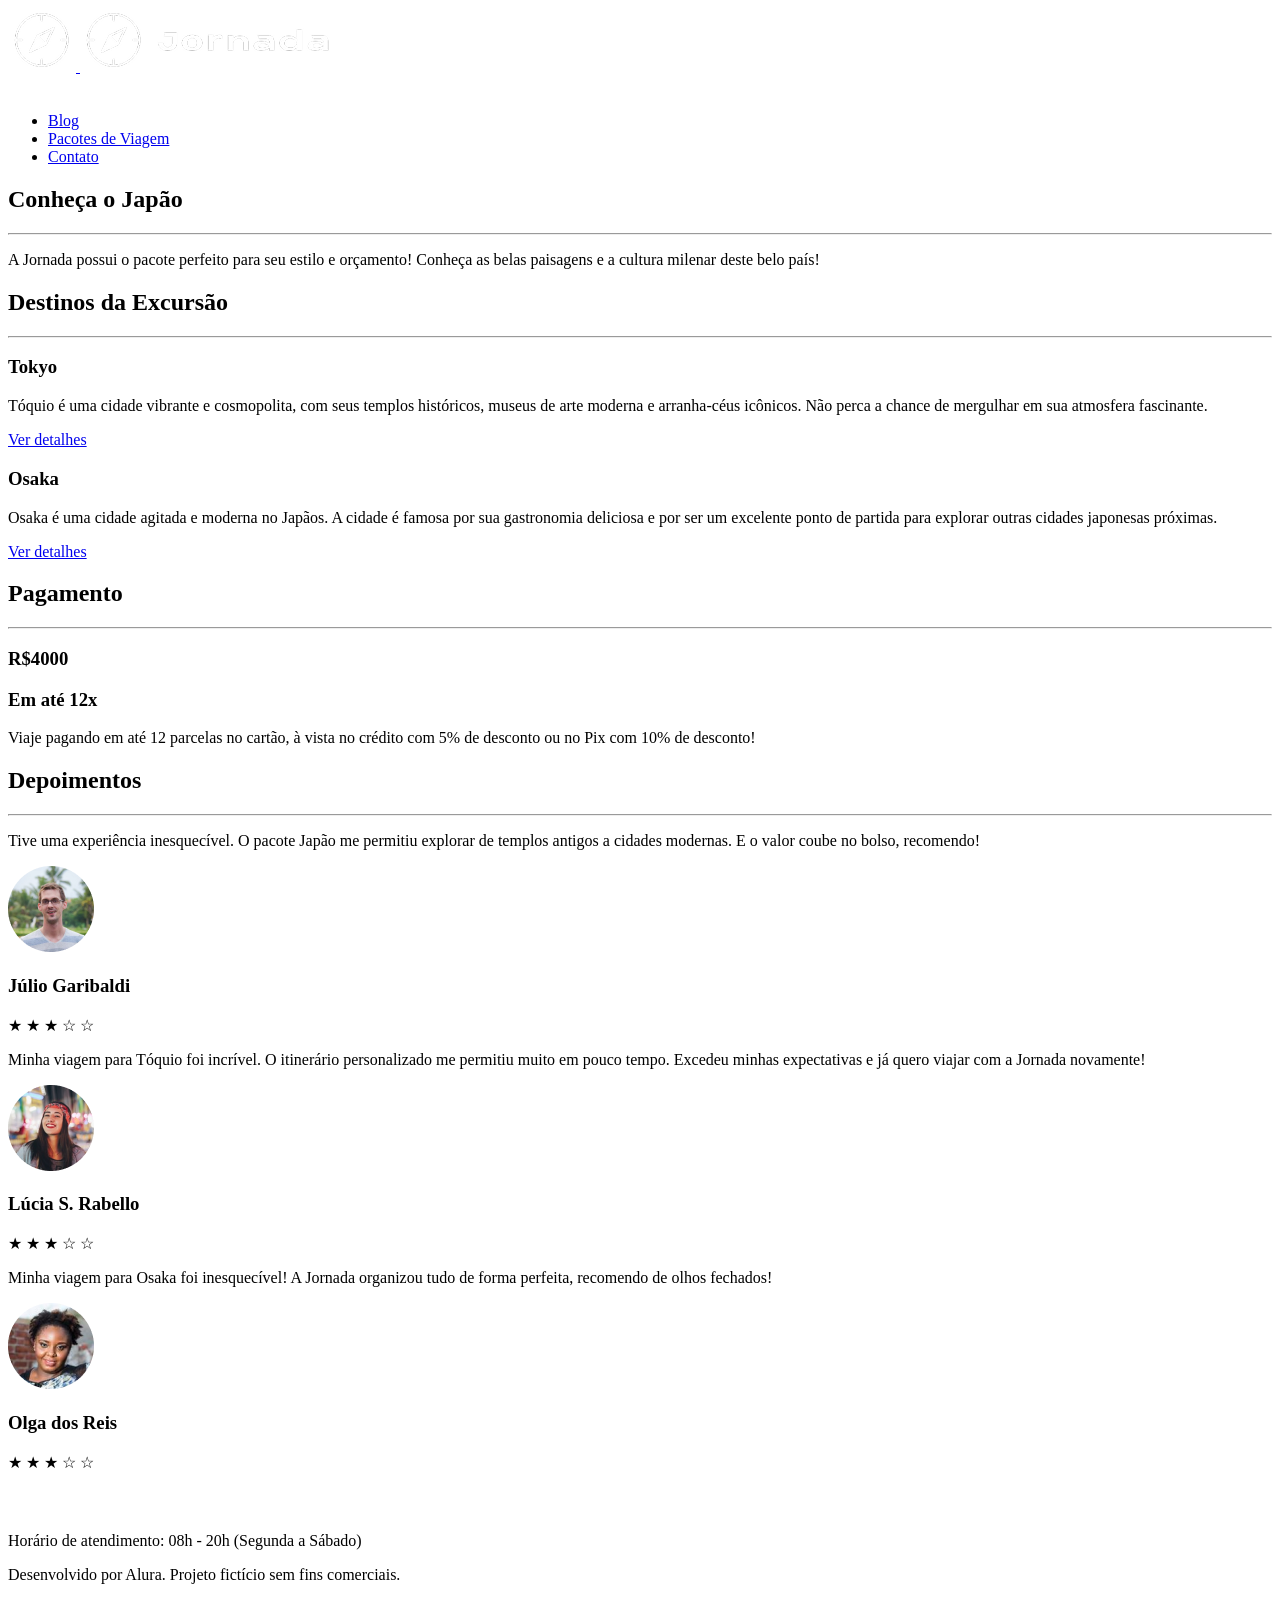
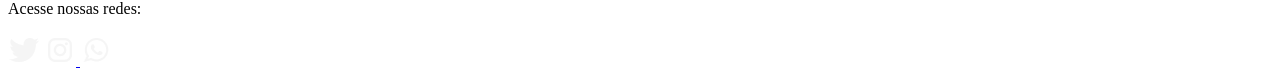
==== pacotes-de-viagem.html @ b3dd2a61 "adicona pacotes-de-viagens e finaliza css" ====
<!doctype html>
<html lang="pt-BR">
  <head>
    <meta charset="UTF-8" />
    <meta name="viewport" content="width=device-width, initial-scale=1.0" />
    <meta
      name="description"
      content="Jornada Viagens, uma agência apaixonada por criar viagens inesquecíveis"
    />

    <meta name="og:title" content="Jornada Viagens" />
    <meta
      name="og:description"
      content="Jornada Viagens, uma agência apaixonada por criar viagens inesquecíveis"
    />

    <meta
      name="og:image"
      content="https://ryanfurtado.github.io/jornada-viagens/img/Logo-branco-footer.png"
    />
    <meta name="og:type" content="website" />
    <meta
      name="og:url"
      content="https://ryanfurtado.github.io/jornada-viagens"
    />

    <link rel="icon" href="favico.svg" type="xml/svg" />
    <link rel="stylesheet" href="./css/style.css" />

    <title>Jornada Viagens</title>
  </head>
  <body>
    <header class="main-header">
      <a class="logo" href="index.html" title="Voltar para a página inicial">
        <img
          class="img-mobile"
          src="img/bussola-jornada-branca.png"
          alt="Bussola do logo Jornada Viagens na cor branca"
        />
        <img
          class="img-desktop"
          src="img/bussola-texto-jornada-branca.png"
          alt="Logo Jornada Viagens na cor branca"
        />
      </a>
      <div class="navigation-menu">
        <label for="menu">
          <img src="img/menu.png" alt="menu" />
        </label>
        <input type="checkbox" id="menu" hidden />
        <nav>
          <ul class="list-links">
            <li>
              <a href="blog.html" target="_blank" title="Acessar Blog">Blog</a>
            </li>
            <li>
              <a
                class="active"
                href="pacotes-de-viagem.html"
                target="_blank"
                title="Acessar pacotes de viagem"
                >Pacotes de Viagem</a
              >
            </li>
            <li>
              <a href="contato.html" target="_blank" title="Acessar contato"
                >Contato</a
              >
            </li>
          </ul>
        </nav>
      </div>
    </header>
    <section class="travel-packages hero">
      <div class="hero-img">
        <div class="hero-content">
          <h1>Conheça o Japão</h1>
          <hr />
          <p>
            A Jornada possui o pacote perfeito para seu estilo e orçamento!
            Conheça as belas paisagens e a cultura milenar deste belo país!
          </p>
        </div>
      </div>
    </section>

    <section class="travel-packages destinations">
      <div class="section-title">
        <h2>Destinos da Excursão</h2>
        <hr />
      </div>
      <div class="destination-items">
        <article class="item tokyo">
          <header>
            <div class="img-item"></div>
            <h3 class="content-title">Tokyo</h3>
          </header>
          <p class="content-text">
            Tóquio é uma cidade vibrante e cosmopolita, com seus templos
            históricos, museus de arte moderna e arranha-céus icônicos. Não
            perca a chance de mergulhar em sua atmosfera fascinante.
          </p>
          <footer>
            <a
              href="#"
              class="button"
              target="_blank"
              title="Veja mais detalhes do destino Tokyo"
              >Ver detalhes</a
            >
          </footer>
        </article>
        <article class="item osaka">
          <header>
            <div class="img-item"></div>
            <h3 class="content-title">Osaka</h3>
          </header>
          <p class="content-text">
            Osaka é uma cidade agitada e moderna no Japãos. A cidade é famosa
            por sua gastronomia deliciosa e por ser um excelente ponto de
            partida para explorar outras cidades japonesas próximas.
          </p>
          <footer>
            <a
              href="#"
              class="button"
              target="_blank"
              title="Veja mais detalhes do destino Osaka"
              >Ver detalhes</a
            >
          </footer>
        </article>
      </div>
    </section>
    <section class="travel-packages payments">
      <div class="section-title">
        <h2>Pagamento</h2>
        <hr />
      </div>
      <div class="content-container">
        <div class="text-content">
          <h3 class="content-title">R$4000</h3>
          <h3 class="content-title">Em até 12x</h3>

          <p class="content-text">
            Viaje pagando em até 12 parcelas no cartão, à vista no crédito com
            5% de desconto ou no Pix com 10% de desconto!
          </p>
        </div>
        <div class="image-gallery">
          <div class="image first"></div>
          <div class="image second"></div>
          <div class="image thirdy colspan-2"></div>
        </div>
      </div>
    </section>
    <section class="testimonials">
      <div class="section-title">
        <h2>Depoimentos</h2>
        <hr />
      </div>
      <div class="testimonial-container">
        <article>
          <header>
            <p>
              Tive uma experiência inesquecível. O pacote Japão me permitiu
              explorar de templos antigos a cidades modernas. E o valor coube no
              bolso, recomendo!
            </p>
          </header>
          <footer>
            <img
              src="img/travel-packages/avatar-julio.png"
              alt="imagem de perfil do cliente Júlio Garibaldi"
            />
            <div class="profile-content">
              <h3>Júlio Garibaldi</h3>
              <div class="rating">
                <span class="star">★</span>
                <span class="star">★</span>
                <span class="star">★</span>
                <span class="star">☆</span>
                <span class="star">☆</span>
              </div>
            </div>
          </footer>
        </article>
        <article>
          <header>
            <p>
              Minha viagem para Tóquio foi incrível. O itinerário personalizado
              me permitiu muito em pouco tempo. Excedeu minhas expectativas e já
              quero viajar com a Jornada novamente!
            </p>
          </header>
          <footer>
            <img
              src="img/travel-packages/avatar-lucia.png"
              alt="imagem de perfil da cliente Lúcia S. Rabello"
            />
            <div class="profile-content">
              <h3>Lúcia S. Rabello</h3>
              <div class="rating">
                <span class="star">★</span>
                <span class="star">★</span>
                <span class="star">★</span>
                <span class="star">☆</span>
                <span class="star">☆</span>
              </div>
            </div>
          </footer>
        </article>
        <article>
          <header>
            <p>
              Minha viagem para Osaka foi inesquecível! A Jornada organizou tudo
              de forma perfeita, recomendo de olhos fechados!
            </p>
          </header>
          <footer>
            <img
              src="img/travel-packages/avatar-olga.png"
              alt="imagem de perfil da cliente Olga dos Reis"
            />
            <div class="profile-content">
              <h3>Olga dos Reis</h3>
              <div class="rating">
                <span class="star">★</span>
                <span class="star">★</span>
                <span class="star">★</span>
                <span class="star">☆</span>
                <span class="star">☆</span>
              </div>
            </div>
          </footer>
        </article>
      </div>
    </section>
    <section class="travel-packages bottom-hero">
      <div class="hero-img"></div>
    </section>
    <footer class="main-footer">
      <div class="footer-content">
        <img
          src="img/Logo-branco-footer.png"
          alt="logo completo jornada viagens"
        />
        <p>Horário de atendimento: 08h - 20h (Segunda a Sábado)</p>
        <p>Desenvolvido por Alura. Projeto fictício sem fins comerciais.</p>
      </div>
      <div class="div footer-social">
        <p>Acesse nossas redes:</p>

        <a href="#" target="_blank" title="Acesse o Twitter do Jornada viagens"><img src="img//Twitter 1.png" alt="icone do Twitter na cor branca"></a>

        <a href="#" target="_blank" title="Acesse o Instagram do Jornada Viagens">
          <img src="img/Instagram 1.png" alt="icone do instagram na cor branca">
        </a>

        <a href="#" target="_blank" title="Acesse o Whatsapp do Jornada Viagens">
          <img src="img/Whatsapp 1.png" alt="icone do Whatsapp na cor branca">
        </a>
      </div>
    </footer>
  </body>
</html>
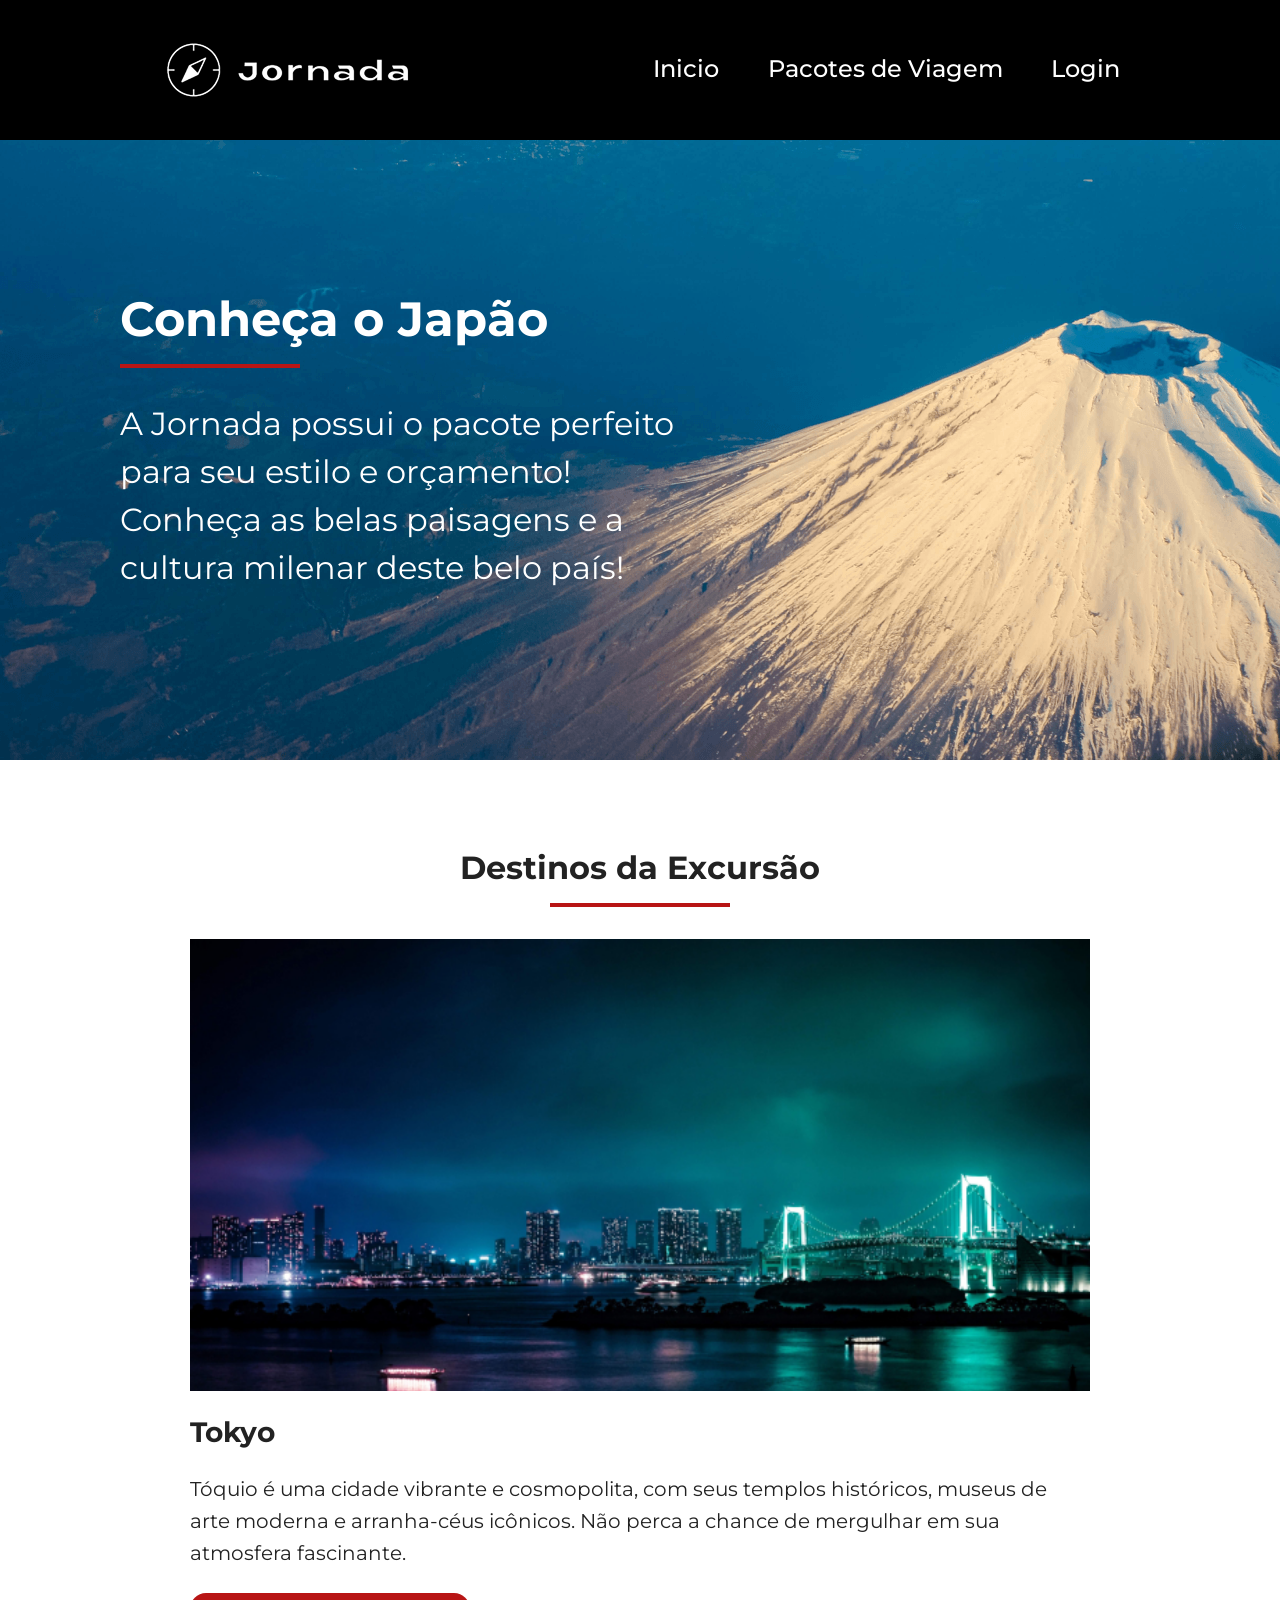
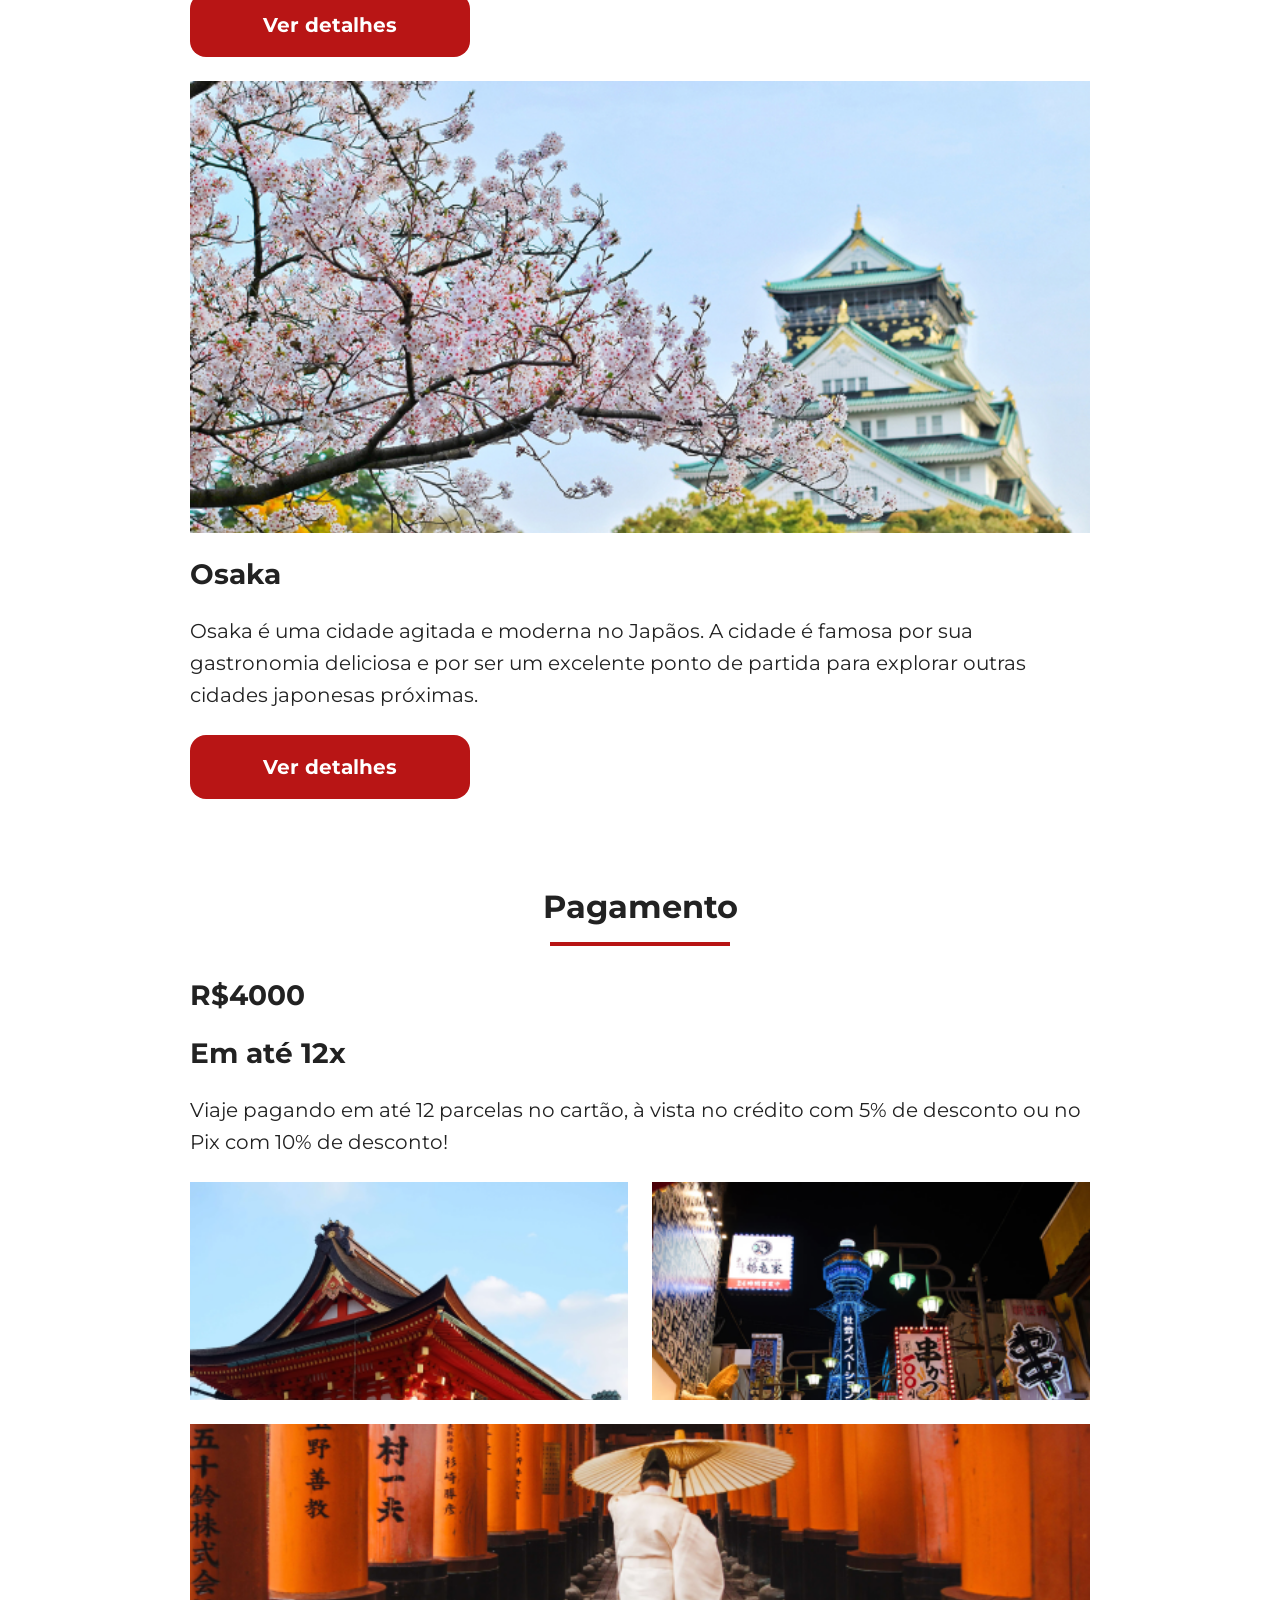
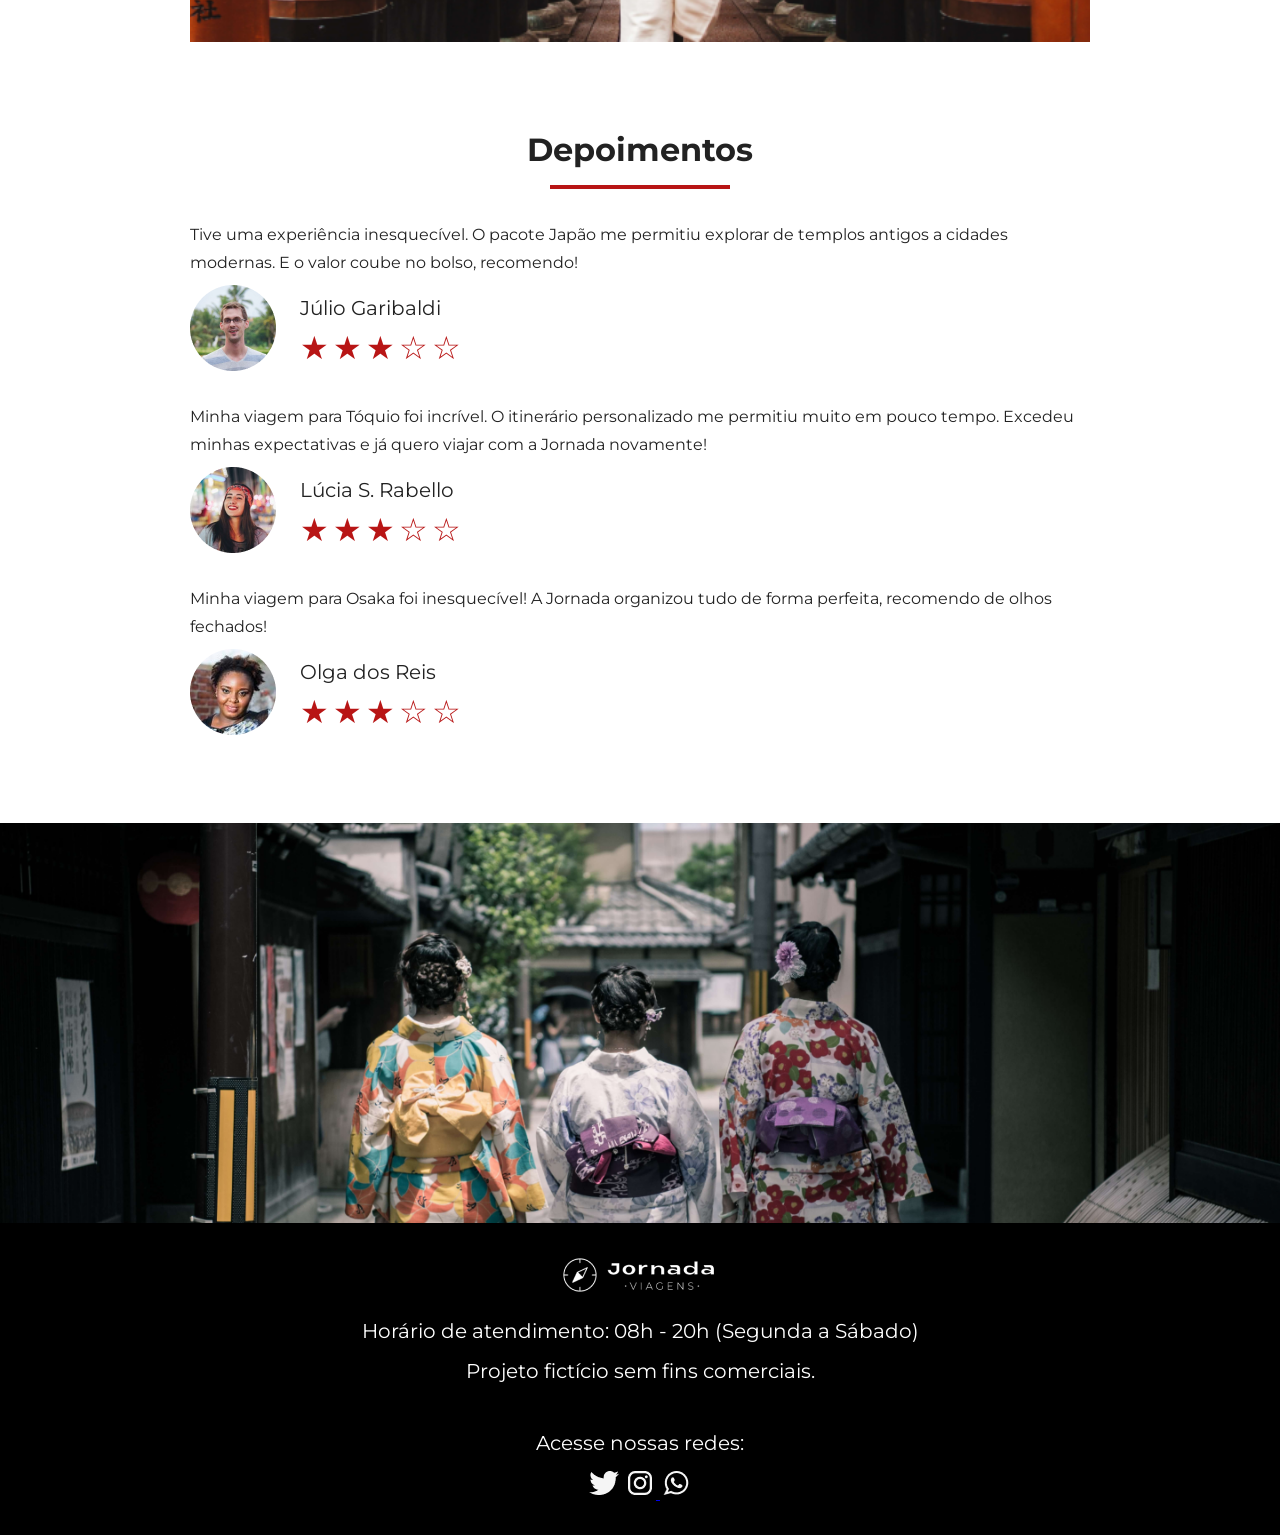
==== commit 59139bc0: "projeto estacio" ====
--- a/pacotes-de-viagem.html
+++ b/pacotes-de-viagem.html
@@ -51,21 +51,15 @@
         <nav>
           <ul class="list-links">
             <li>
-              <a href="blog.html" target="_blank" title="Acessar Blog">Blog</a>
+              <a href="index.html" title="Inicio">Inicio</a>
             </li>
             <li>
-              <a
-                class="active"
-                href="pacotes-de-viagem.html"
-                target="_blank"
-                title="Acessar pacotes de viagem"
+              <a href="pacotes-de-viagem.html" title="Acessar pacotes de viagem"
                 >Pacotes de Viagem</a
               >
             </li>
             <li>
-              <a href="contato.html" target="_blank" title="Acessar contato"
-                >Contato</a
-              >
+              <a href="login.html" title="Pagina Login">Login</a>
             </li>
           </ul>
         </nav>
@@ -246,19 +240,32 @@
           alt="logo completo jornada viagens"
         />
         <p>Horário de atendimento: 08h - 20h (Segunda a Sábado)</p>
-        <p>Desenvolvido por Alura. Projeto fictício sem fins comerciais.</p>
+        <p>Projeto fictício sem fins comerciais.</p>
       </div>
       <div class="div footer-social">
         <p>Acesse nossas redes:</p>
 
-        <a href="#" target="_blank" title="Acesse o Twitter do Jornada viagens"><img src="img//Twitter 1.png" alt="icone do Twitter na cor branca"></a>
-
-        <a href="#" target="_blank" title="Acesse o Instagram do Jornada Viagens">
-          <img src="img/Instagram 1.png" alt="icone do instagram na cor branca">
+        <a href="#" target="_blank" title="Acesse o Twitter do Jornada viagens"
+          ><img src="img//Twitter 1.png" alt="icone do Twitter na cor branca"
+        /></a>
+
+        <a
+          href="#"
+          target="_blank"
+          title="Acesse o Instagram do Jornada Viagens"
+        >
+          <img
+            src="img/Instagram 1.png"
+            alt="icone do instagram na cor branca"
+          />
         </a>
 
-        <a href="#" target="_blank" title="Acesse o Whatsapp do Jornada Viagens">
-          <img src="img/Whatsapp 1.png" alt="icone do Whatsapp na cor branca">
+        <a
+          href="#"
+          target="_blank"
+          title="Acesse o Whatsapp do Jornada Viagens"
+        >
+          <img src="img/Whatsapp 1.png" alt="icone do Whatsapp na cor branca" />
         </a>
       </div>
     </footer>
--- a/css/style.css
+++ b/css/style.css
@@ -0,0 +1,10 @@
+@import url(global.css);
+@import url(header.css);
+@import url(hero.css);
+@import url(offers.css);
+@import url(categories.css);
+@import url(destinations.css);
+@import url(payments.css);
+@import url(testimonials.css);
+@import url(footer.css);
+@import url(form.css);
